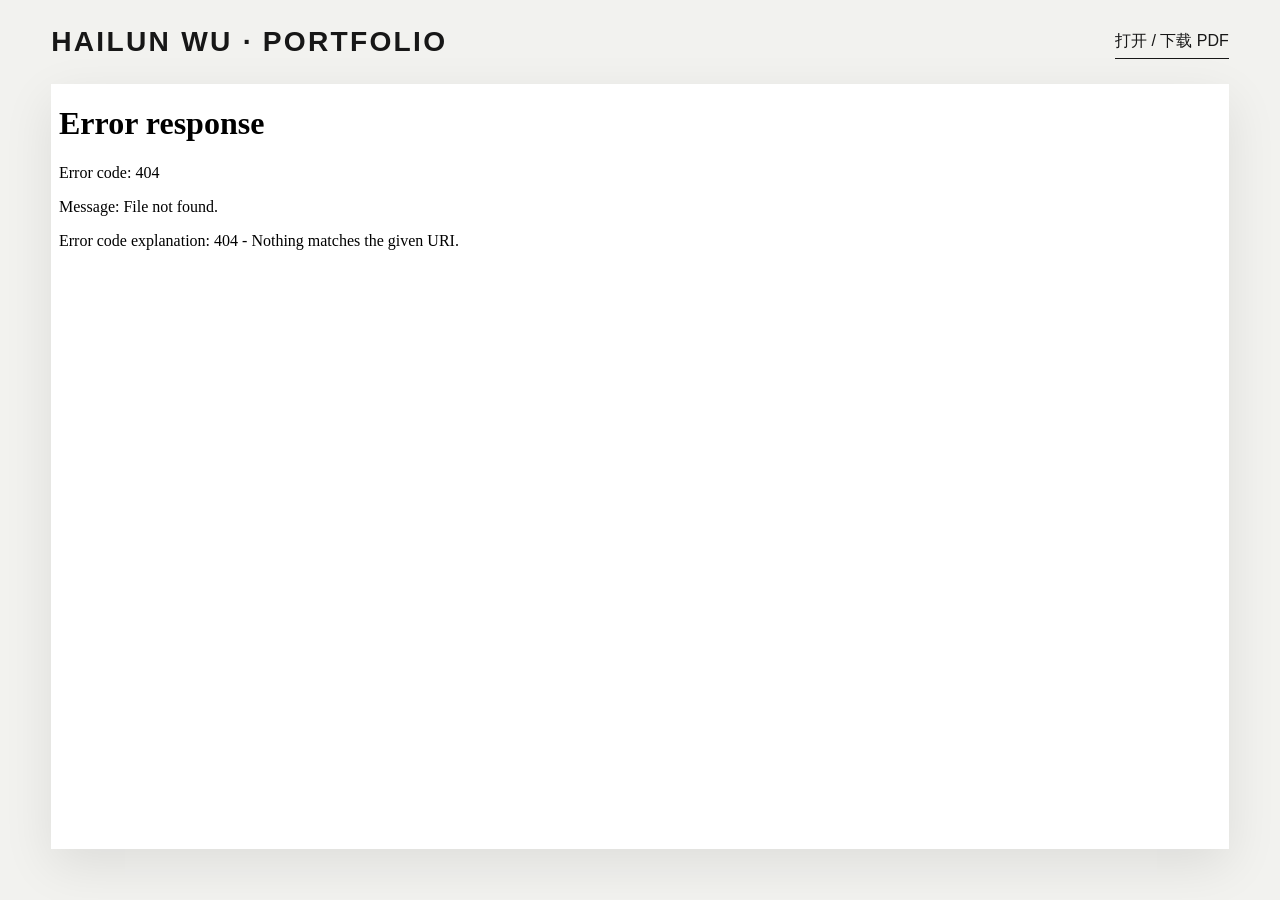
==== index.html @ a089186d "Create portfolio site" ====
<!doctype html>
<html lang="zh-CN">
<head>
  <meta charset="utf-8">
  <meta name="viewport" content="width=device-width, initial-scale=1">
  <meta name="description" content="吴海伦个人作品集">
  <title>吴海伦｜作品集</title>
  <style>
    :root { color-scheme: light; font-family: Arial, "PingFang SC", "Microsoft YaHei", sans-serif; }
    * { box-sizing: border-box; }
    body { margin: 0; background: #f2f2ef; color: #171717; }
    header { min-height: 84px; padding: 18px 4vw; display: flex; align-items: center; justify-content: space-between; gap: 24px; }
    h1 { margin: 0; font-size: clamp(18px, 2.2vw, 30px); letter-spacing: .08em; font-weight: 600; }
    a { color: inherit; }
    .open { border-bottom: 1px solid currentColor; padding: 6px 0; text-decoration: none; white-space: nowrap; }
    main { height: calc(100vh - 84px); padding: 0 4vw 4vw; }
    iframe { width: 100%; height: 100%; border: 0; background: white; box-shadow: 0 16px 48px rgba(0,0,0,.09); }
    .fallback { display: none; }
    @media (max-width: 640px) {
      header { min-height: 72px; }
      main { height: calc(100vh - 72px); padding: 0; }
      iframe { box-shadow: none; }
    }
  </style>
</head>
<body>
  <header>
    <h1>HAILUN WU · PORTFOLIO</h1>
    <a class="open" href="portfolio.pdf">打开 / 下载 PDF</a>
  </header>
  <main>
    <iframe src="portfolio.pdf#view=FitH" title="吴海伦作品集 PDF">
      <p class="fallback">浏览器无法内嵌显示 PDF，请<a href="portfolio.pdf">点击这里打开</a>。</p>
    </iframe>
  </main>
</body>
</html>
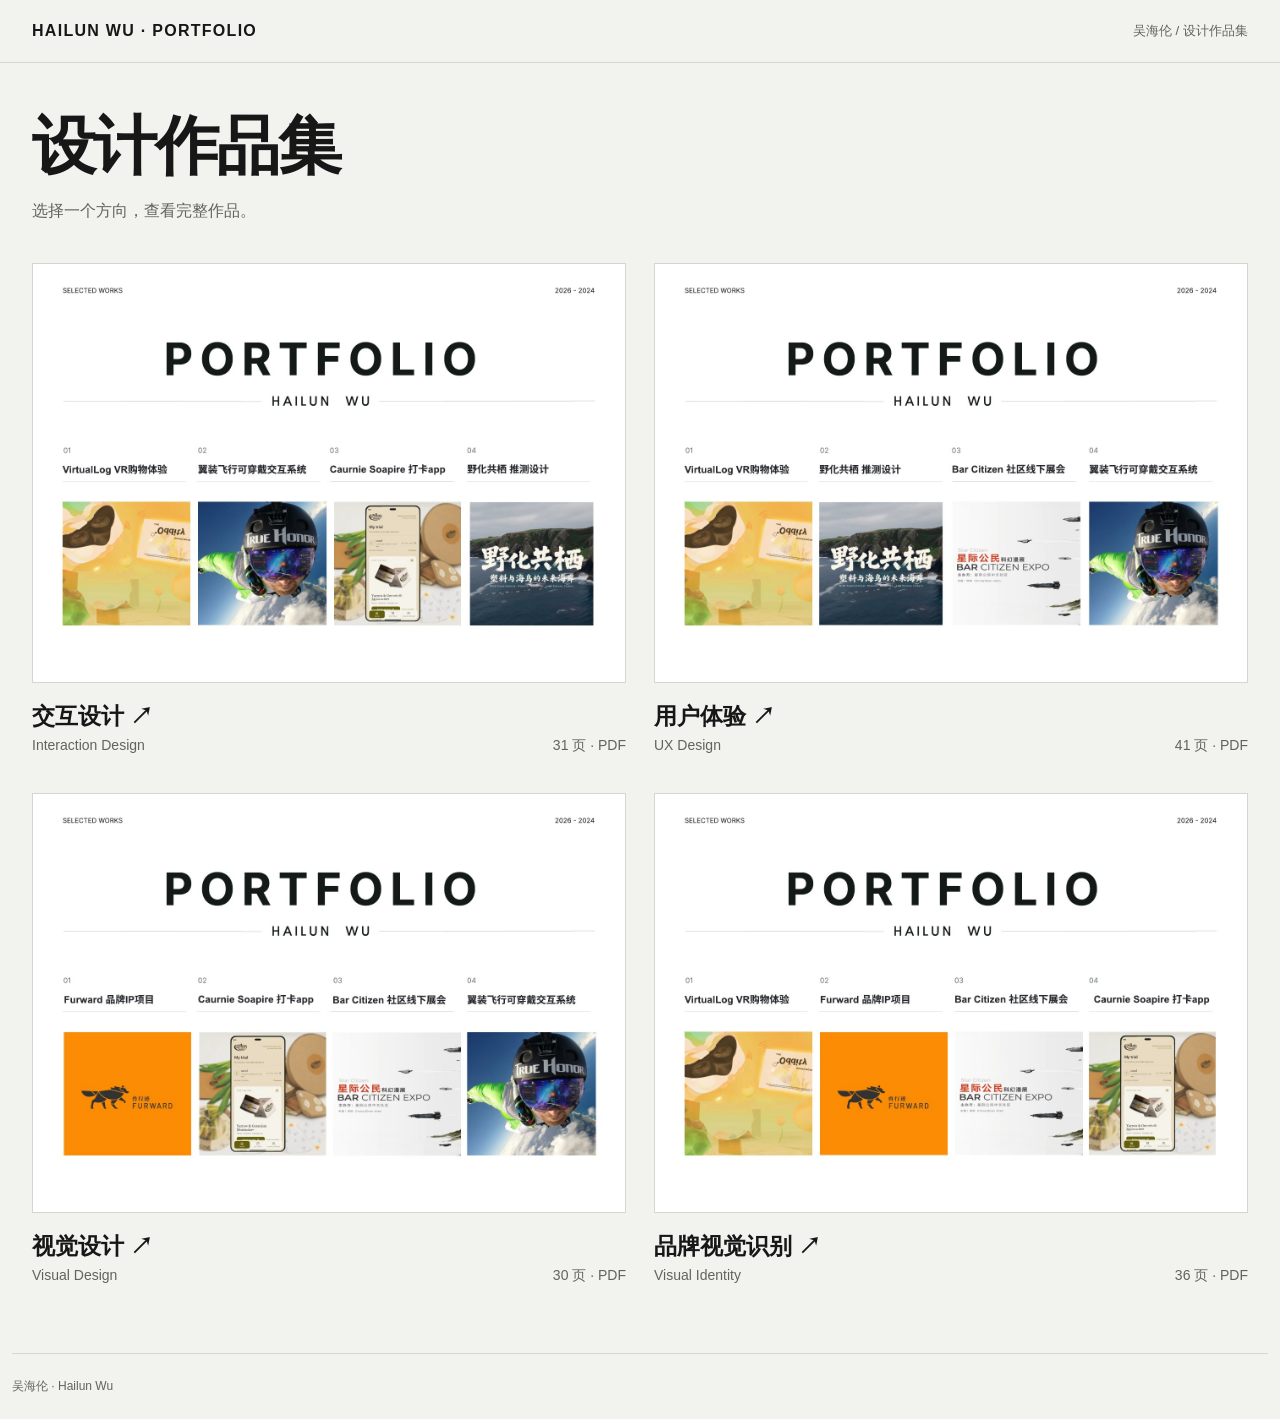
==== commit 15998842: "更新四类作品集" ====
--- a/index.html
+++ b/index.html
@@ -1,37 +1 @@
-<!doctype html>
-<html lang="zh-CN">
-<head>
-  <meta charset="utf-8">
-  <meta name="viewport" content="width=device-width, initial-scale=1">
-  <meta name="description" content="吴海伦个人作品集">
-  <title>吴海伦｜作品集</title>
-  <style>
-    :root { color-scheme: light; font-family: Arial, "PingFang SC", "Microsoft YaHei", sans-serif; }
-    * { box-sizing: border-box; }
-    body { margin: 0; background: #f2f2ef; color: #171717; }
-    header { min-height: 84px; padding: 18px 4vw; display: flex; align-items: center; justify-content: space-between; gap: 24px; }
-    h1 { margin: 0; font-size: clamp(18px, 2.2vw, 30px); letter-spacing: .08em; font-weight: 600; }
-    a { color: inherit; }
-    .open { border-bottom: 1px solid currentColor; padding: 6px 0; text-decoration: none; white-space: nowrap; }
-    main { height: calc(100vh - 84px); padding: 0 4vw 4vw; }
-    iframe { width: 100%; height: 100%; border: 0; background: white; box-shadow: 0 16px 48px rgba(0,0,0,.09); }
-    .fallback { display: none; }
-    @media (max-width: 640px) {
-      header { min-height: 72px; }
-      main { height: calc(100vh - 72px); padding: 0; }
-      iframe { box-shadow: none; }
-    }
-  </style>
-</head>
-<body>
-  <header>
-    <h1>HAILUN WU · PORTFOLIO</h1>
-    <a class="open" href="portfolio.pdf">打开 / 下载 PDF</a>
-  </header>
-  <main>
-    <iframe src="portfolio.pdf#view=FitH" title="吴海伦作品集 PDF">
-      <p class="fallback">浏览器无法内嵌显示 PDF，请<a href="portfolio.pdf">点击这里打开</a>。</p>
-    </iframe>
-  </main>
-</body>
-</html>
+<!doctype html><html lang="zh-CN"><head><meta charset="utf-8"><meta name="viewport" content="width=device-width,initial-scale=1"><meta name="description" content="吴海伦设计作品集：交互设计、用户体验、视觉设计与品牌视觉识别"><title>吴海伦｜设计作品集</title><link rel="stylesheet" href="style.css"></head><body><header><a class="brand" href="./">HAILUN WU · PORTFOLIO</a><small>吴海伦 / 设计作品集</small></header><main><h1>设计作品集</h1><p>选择一个方向，查看完整作品。</p><div class="grid"><a class="entry" href="interaction/"><img src="interaction/cover.jpg" alt="交互设计作品集封面" width="1400" height="800"><h2>交互设计 <span aria-hidden="true">↗</span></h2><div class="meta"><span>Interaction Design</span><span>31 页 · PDF</span></div></a><a class="entry" href="ux/"><img src="ux/cover.jpg" alt="用户体验作品集封面" width="1400" height="800"><h2>用户体验 <span aria-hidden="true">↗</span></h2><div class="meta"><span>UX Design</span><span>41 页 · PDF</span></div></a><a class="entry" href="visual/"><img src="visual/cover.jpg" alt="视觉设计作品集封面" width="1400" height="800" loading="lazy"><h2>视觉设计 <span aria-hidden="true">↗</span></h2><div class="meta"><span>Visual Design</span><span>30 页 · PDF</span></div></a><a class="entry" href="vi/"><img src="vi/cover.jpg" alt="品牌视觉识别作品集封面" width="1400" height="800" loading="lazy"><h2>品牌视觉识别 <span aria-hidden="true">↗</span></h2><div class="meta"><span>Visual Identity</span><span>36 页 · PDF</span></div></a></div></main><footer>吴海伦 · Hailun Wu</footer></body></html>
--- a/style.css
+++ b/style.css
@@ -0,0 +1 @@
+*{box-sizing:border-box} :root{color-scheme:light dark;--bg:#f2f2ef;--fg:#171717;--muted:#62625e;--line:#d6d6d0;--panel:#fff}body{margin:0;background:var(--bg);color:var(--fg);font-family:Arial,"PingFang SC","Microsoft YaHei",sans-serif}a{color:inherit;text-underline-offset:5px}a:focus-visible{outline:3px solid currentColor;outline-offset:5px}header{display:flex;align-items:center;justify-content:space-between;gap:20px;max-width:1320px;margin:auto;padding:22px 32px;border-bottom:1px solid var(--line)}.brand{font-size:16px;font-weight:700;letter-spacing:.08em;text-decoration:none}header small{color:var(--muted)}main{max-width:1320px;margin:auto;padding:48px 32px}h1{font-size:clamp(32px,5vw,64px);letter-spacing:-.04em;line-height:1.1;margin:0 0 16px}p{line-height:1.7;color:var(--muted)}.grid{display:grid;grid-template-columns:1fr 1fr;gap:38px 28px;margin-top:38px}.entry{text-decoration:none;display:block}.entry img{width:100%;height:auto;aspect-ratio:1.414;object-fit:contain;background:var(--panel);border:1px solid var(--line);display:block}.entry h2{font-size:23px;margin:18px 0 5px}.entry .meta{display:flex;justify-content:space-between;gap:15px;font-size:14px;color:var(--muted)}.entry:hover h2{text-decoration:underline;text-underline-offset:5px}footer{max-width:1256px;margin:20px auto 0;padding:24px 0;border-top:1px solid var(--line);font-size:12px;color:var(--muted)}.reader{max-width:1600px;padding-top:28px}.reader h1{font-size:28px;letter-spacing:0}.toolbar{display:flex;flex-wrap:wrap;align-items:center;gap:12px;margin:20px 0}.button{display:inline-block;padding:12px 18px;background:var(--fg);color:var(--bg);text-decoration:none;border:1px solid var(--fg);font-size:14px}.button.secondary{background:transparent;color:var(--fg)}.note{font-size:13px;margin:12px 0 20px}iframe{display:block;width:100%;height:calc(100dvh - 260px);min-height:500px;border:1px solid var(--line);background:#fff}.cover{display:none;width:100%;height:auto}.reader-nav{display:flex;flex-wrap:wrap;gap:20px;font-size:13px;margin-top:24px}.reader-nav [aria-current]{font-weight:bold;text-decoration:none}@media(max-width:640px){header{padding:20px}.brand{font-size:13px}header small{font-size:11px}main{padding:32px 20px}.grid{grid-template-columns:1fr;gap:30px}.entry h2{font-size:21px}footer{margin:24px 20px 0}.reader{padding:26px 20px}.reader h1{font-size:26px}iframe{display:none}.cover{display:block;border:1px solid var(--line)}.toolbar a{flex:1;text-align:center;white-space:nowrap}.reader-nav{gap:16px}}@media(prefers-color-scheme:dark){:root{--bg:#171717;--fg:#f2f2ef;--muted:#b8b8b2;--line:#40403c;--panel:#242424}}
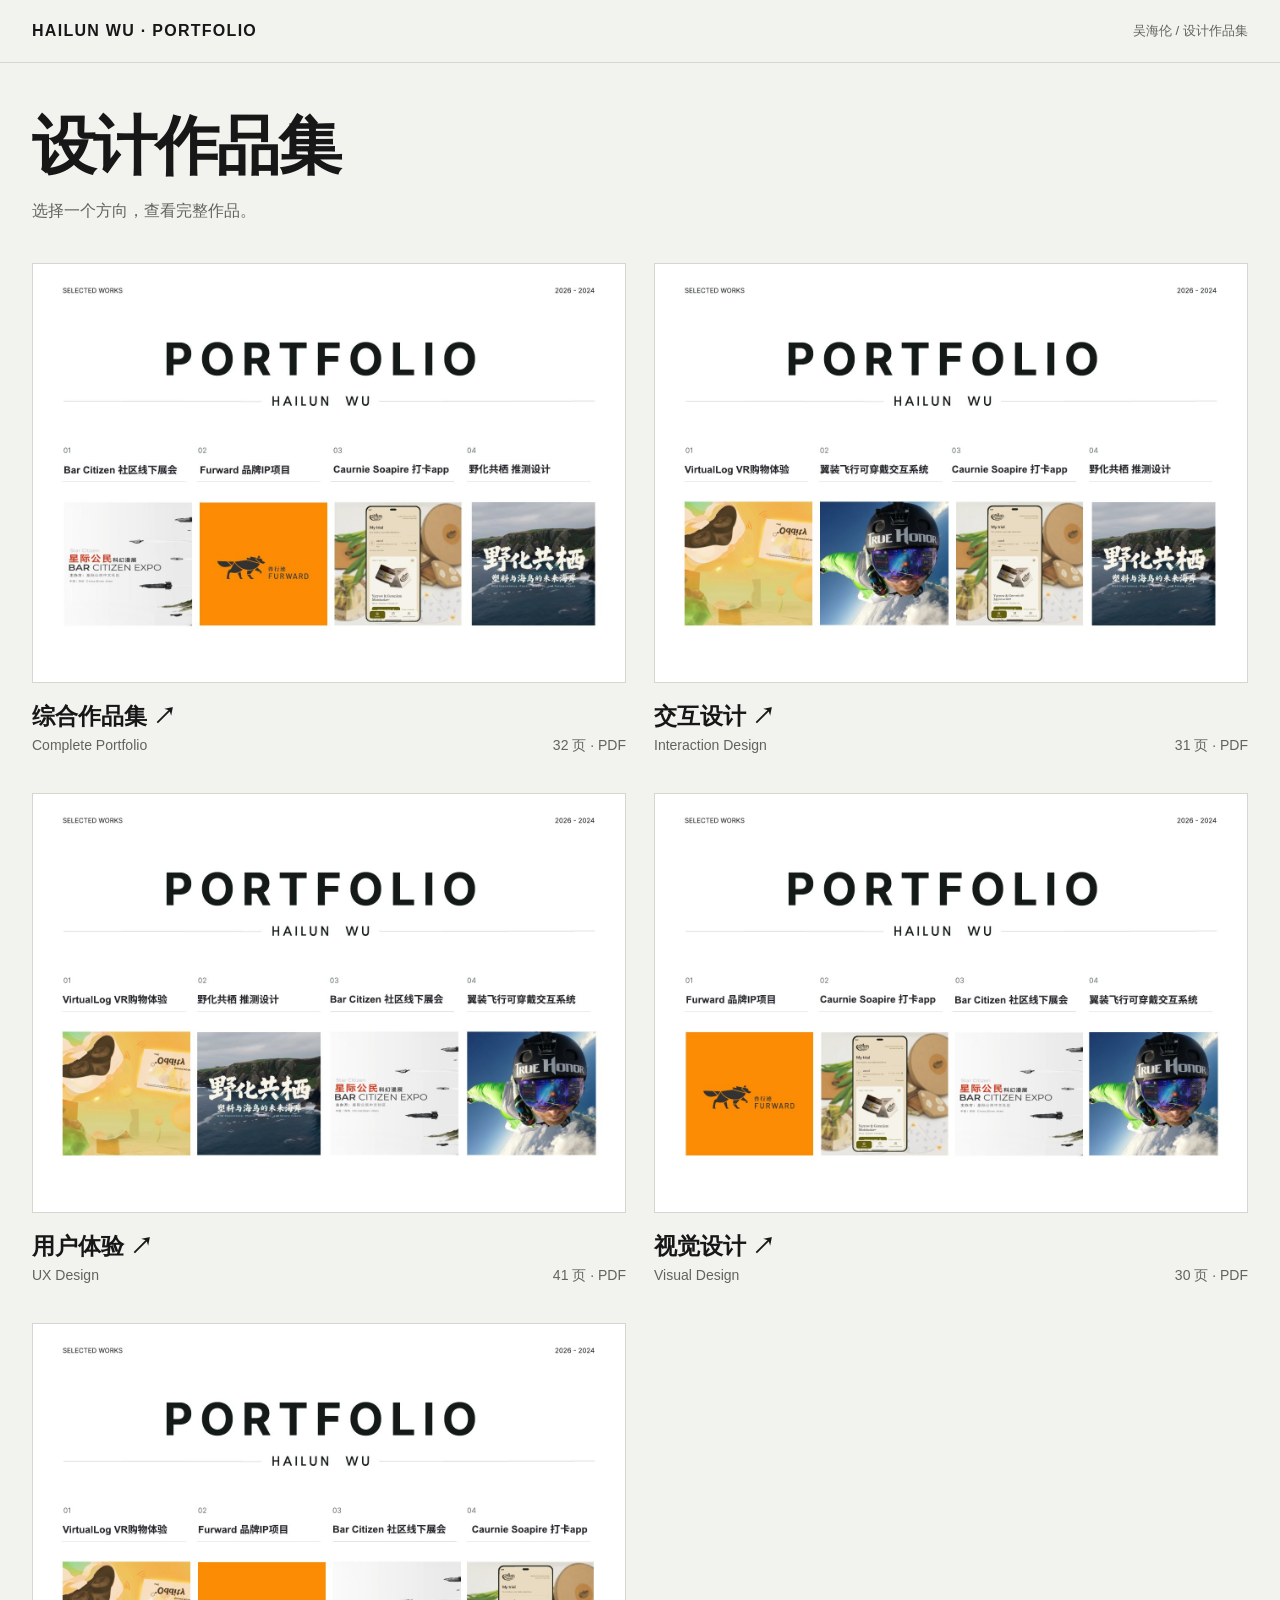
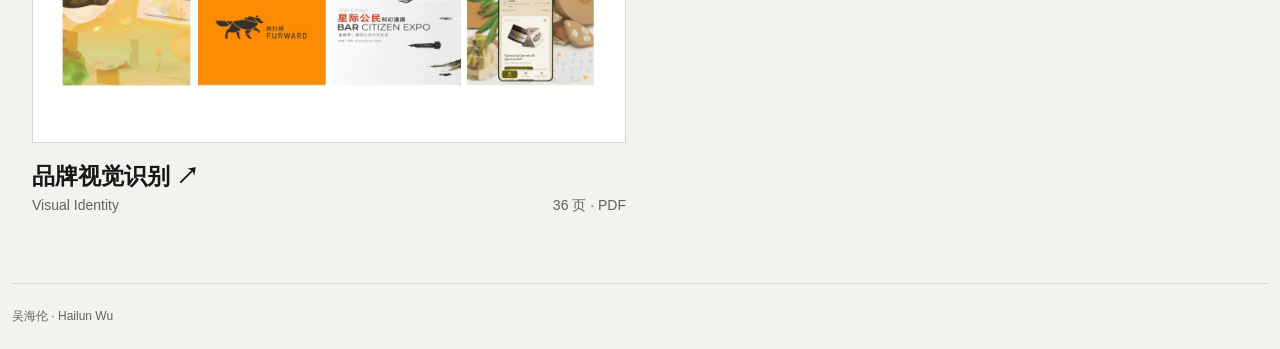
==== commit 147d9580: "Add complete portfolio with independent reading page" ====
--- a/index.html
+++ b/index.html
@@ -1 +1 @@
-<!doctype html><html lang="zh-CN"><head><meta charset="utf-8"><meta name="viewport" content="width=device-width,initial-scale=1"><meta name="description" content="吴海伦设计作品集：交互设计、用户体验、视觉设计与品牌视觉识别"><title>吴海伦｜设计作品集</title><link rel="stylesheet" href="style.css"></head><body><header><a class="brand" href="./">HAILUN WU · PORTFOLIO</a><small>吴海伦 / 设计作品集</small></header><main><h1>设计作品集</h1><p>选择一个方向，查看完整作品。</p><div class="grid"><a class="entry" href="interaction/"><img src="interaction/cover.jpg" alt="交互设计作品集封面" width="1400" height="800"><h2>交互设计 <span aria-hidden="true">↗</span></h2><div class="meta"><span>Interaction Design</span><span>31 页 · PDF</span></div></a><a class="entry" href="ux/"><img src="ux/cover.jpg" alt="用户体验作品集封面" width="1400" height="800"><h2>用户体验 <span aria-hidden="true">↗</span></h2><div class="meta"><span>UX Design</span><span>41 页 · PDF</span></div></a><a class="entry" href="visual/"><img src="visual/cover.jpg" alt="视觉设计作品集封面" width="1400" height="800" loading="lazy"><h2>视觉设计 <span aria-hidden="true">↗</span></h2><div class="meta"><span>Visual Design</span><span>30 页 · PDF</span></div></a><a class="entry" href="vi/"><img src="vi/cover.jpg" alt="品牌视觉识别作品集封面" width="1400" height="800" loading="lazy"><h2>品牌视觉识别 <span aria-hidden="true">↗</span></h2><div class="meta"><span>Visual Identity</span><span>36 页 · PDF</span></div></a></div></main><footer>吴海伦 · Hailun Wu</footer></body></html>+<!doctype html><html lang="zh-CN"><head><meta charset="utf-8"><meta name="viewport" content="width=device-width,initial-scale=1"><meta name="description" content="吴海伦设计作品集：交互设计、用户体验、视觉设计与品牌视觉识别"><title>吴海伦｜设计作品集</title><link rel="stylesheet" href="style.css"></head><body><header><a class="brand" href="./">HAILUN WU · PORTFOLIO</a><small>吴海伦 / 设计作品集</small></header><main><h1>设计作品集</h1><p>选择一个方向，查看完整作品。</p><div class="grid"><a class="entry" href="complete/"><img src="complete/cover.jpg" alt="综合作品集封面" width="1400" height="800"><h2>综合作品集 <span aria-hidden="true">↗</span></h2><div class="meta"><span>Complete Portfolio</span><span>32 页 · PDF</span></div></a><a class="entry" href="interaction/"><img src="interaction/cover.jpg" alt="交互设计作品集封面" width="1400" height="800"><h2>交互设计 <span aria-hidden="true">↗</span></h2><div class="meta"><span>Interaction Design</span><span>31 页 · PDF</span></div></a><a class="entry" href="ux/"><img src="ux/cover.jpg" alt="用户体验作品集封面" width="1400" height="800"><h2>用户体验 <span aria-hidden="true">↗</span></h2><div class="meta"><span>UX Design</span><span>41 页 · PDF</span></div></a><a class="entry" href="visual/"><img src="visual/cover.jpg" alt="视觉设计作品集封面" width="1400" height="800" loading="lazy"><h2>视觉设计 <span aria-hidden="true">↗</span></h2><div class="meta"><span>Visual Design</span><span>30 页 · PDF</span></div></a><a class="entry" href="vi/"><img src="vi/cover.jpg" alt="品牌视觉识别作品集封面" width="1400" height="800" loading="lazy"><h2>品牌视觉识别 <span aria-hidden="true">↗</span></h2><div class="meta"><span>Visual Identity</span><span>36 页 · PDF</span></div></a></div></main><footer>吴海伦 · Hailun Wu</footer></body></html>
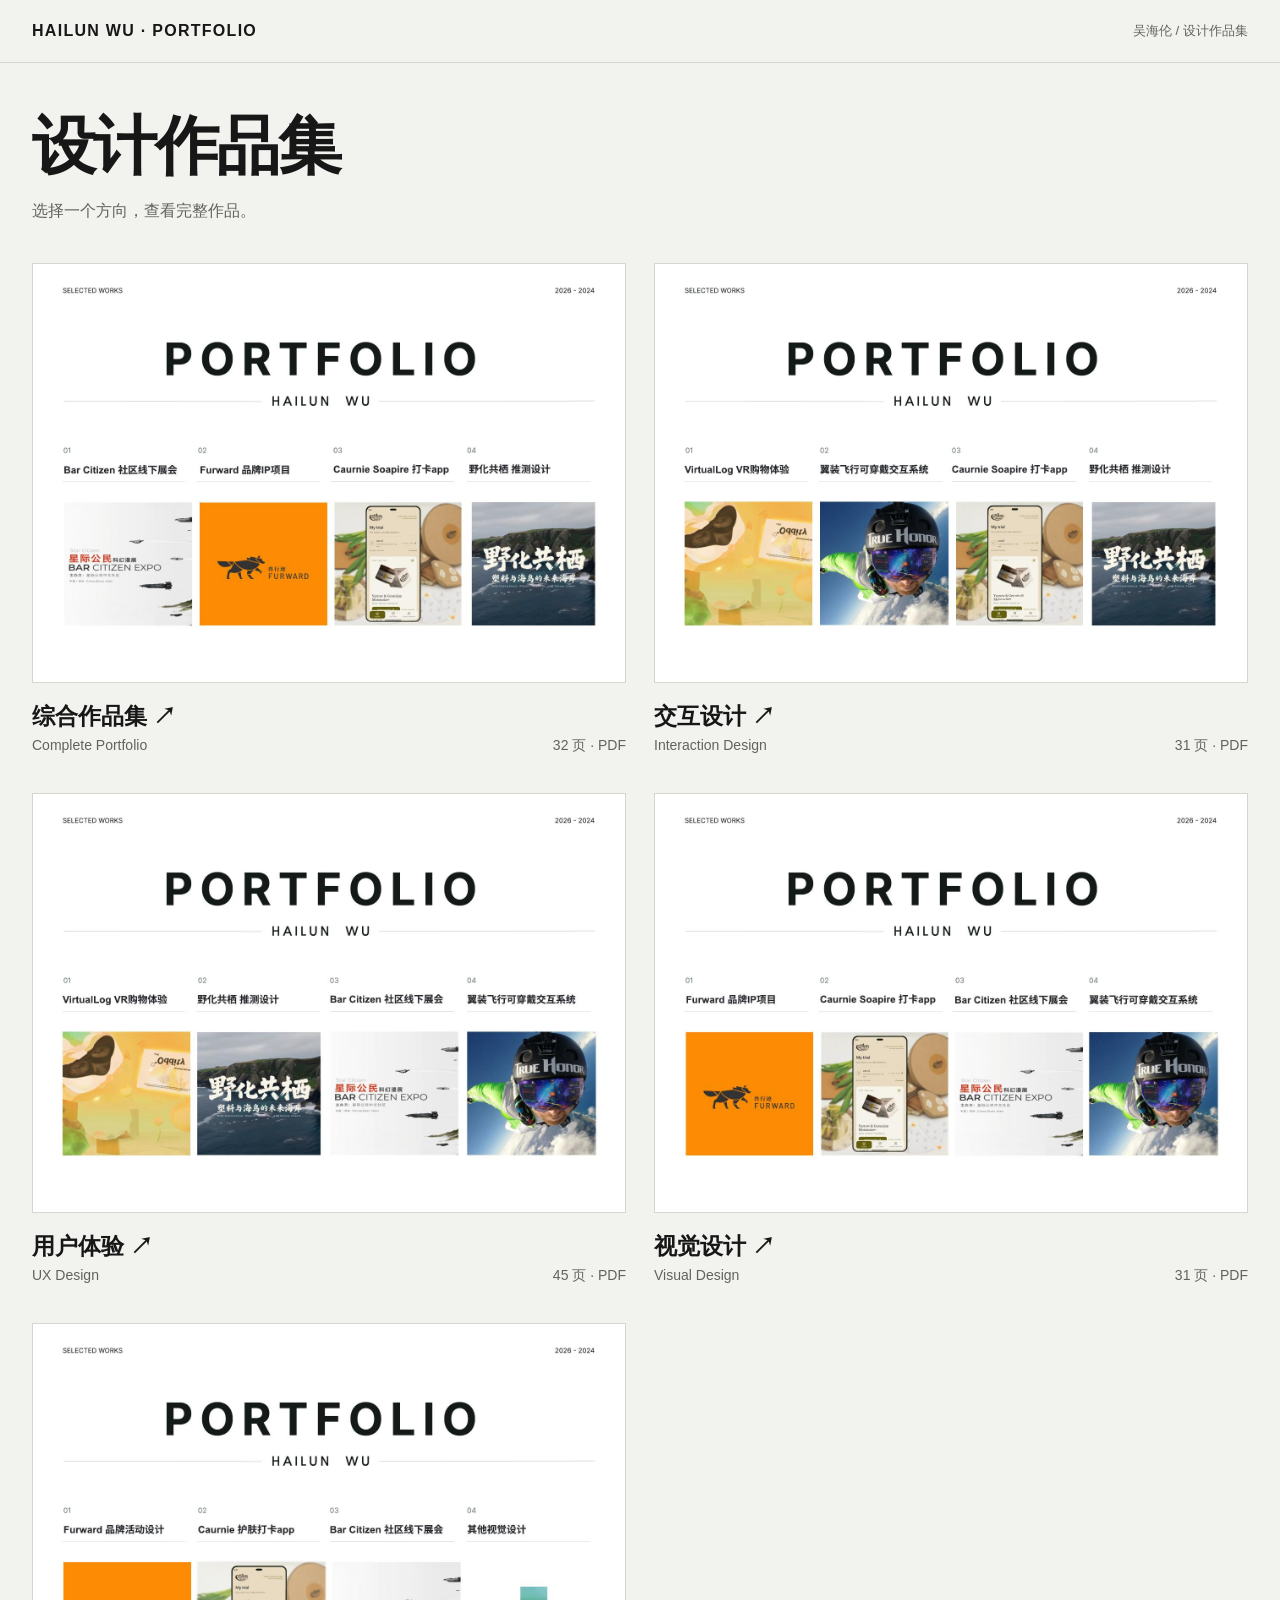
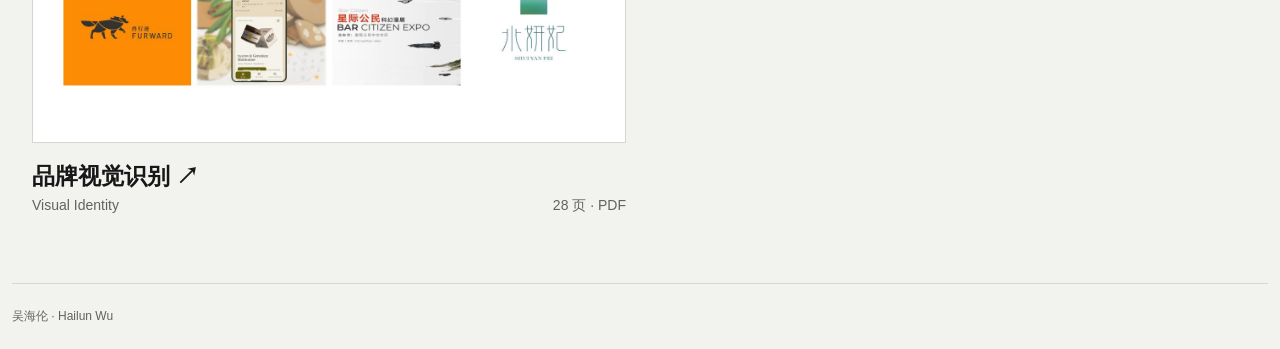
==== commit c0c6df58: "Update UX visual and identity portfolios preserving public URLs" ====
--- a/index.html
+++ b/index.html
@@ -1 +1 @@
-<!doctype html><html lang="zh-CN"><head><meta charset="utf-8"><meta name="viewport" content="width=device-width,initial-scale=1"><meta name="description" content="吴海伦设计作品集：交互设计、用户体验、视觉设计与品牌视觉识别"><title>吴海伦｜设计作品集</title><link rel="stylesheet" href="style.css"></head><body><header><a class="brand" href="./">HAILUN WU · PORTFOLIO</a><small>吴海伦 / 设计作品集</small></header><main><h1>设计作品集</h1><p>选择一个方向，查看完整作品。</p><div class="grid"><a class="entry" href="complete/"><img src="complete/cover.jpg" alt="综合作品集封面" width="1400" height="800"><h2>综合作品集 <span aria-hidden="true">↗</span></h2><div class="meta"><span>Complete Portfolio</span><span>32 页 · PDF</span></div></a><a class="entry" href="interaction/"><img src="interaction/cover.jpg" alt="交互设计作品集封面" width="1400" height="800"><h2>交互设计 <span aria-hidden="true">↗</span></h2><div class="meta"><span>Interaction Design</span><span>31 页 · PDF</span></div></a><a class="entry" href="ux/"><img src="ux/cover.jpg" alt="用户体验作品集封面" width="1400" height="800"><h2>用户体验 <span aria-hidden="true">↗</span></h2><div class="meta"><span>UX Design</span><span>41 页 · PDF</span></div></a><a class="entry" href="visual/"><img src="visual/cover.jpg" alt="视觉设计作品集封面" width="1400" height="800" loading="lazy"><h2>视觉设计 <span aria-hidden="true">↗</span></h2><div class="meta"><span>Visual Design</span><span>30 页 · PDF</span></div></a><a class="entry" href="vi/"><img src="vi/cover.jpg" alt="品牌视觉识别作品集封面" width="1400" height="800" loading="lazy"><h2>品牌视觉识别 <span aria-hidden="true">↗</span></h2><div class="meta"><span>Visual Identity</span><span>36 页 · PDF</span></div></a></div></main><footer>吴海伦 · Hailun Wu</footer></body></html>+<!doctype html><html lang="zh-CN"><head><meta charset="utf-8"><meta name="viewport" content="width=device-width,initial-scale=1"><meta name="description" content="吴海伦设计作品集：交互设计、用户体验、视觉设计与品牌视觉识别"><title>吴海伦｜设计作品集</title><link rel="stylesheet" href="style.css"></head><body><header><a class="brand" href="./">HAILUN WU · PORTFOLIO</a><small>吴海伦 / 设计作品集</small></header><main><h1>设计作品集</h1><p>选择一个方向，查看完整作品。</p><div class="grid"><a class="entry" href="complete/"><img src="complete/cover.jpg" alt="综合作品集封面" width="1400" height="800"><h2>综合作品集 <span aria-hidden="true">↗</span></h2><div class="meta"><span>Complete Portfolio</span><span>32 页 · PDF</span></div></a><a class="entry" href="interaction/"><img src="interaction/cover.jpg" alt="交互设计作品集封面" width="1400" height="800"><h2>交互设计 <span aria-hidden="true">↗</span></h2><div class="meta"><span>Interaction Design</span><span>31 页 · PDF</span></div></a><a class="entry" href="ux/"><img src="ux/cover.jpg?v=1a70a6e3da2b" alt="用户体验作品集封面" width="1400" height="800"><h2>用户体验 <span aria-hidden="true">↗</span></h2><div class="meta"><span>UX Design</span><span>45 页 · PDF</span></div></a><a class="entry" href="visual/"><img src="visual/cover.jpg?v=52ca0510884b" alt="视觉设计作品集封面" width="1400" height="800" loading="lazy"><h2>视觉设计 <span aria-hidden="true">↗</span></h2><div class="meta"><span>Visual Design</span><span>31 页 · PDF</span></div></a><a class="entry" href="vi/"><img src="vi/cover.jpg?v=5e182eeac234" alt="品牌视觉识别作品集封面" width="1400" height="800" loading="lazy"><h2>品牌视觉识别 <span aria-hidden="true">↗</span></h2><div class="meta"><span>Visual Identity</span><span>28 页 · PDF</span></div></a></div></main><footer>吴海伦 · Hailun Wu</footer></body></html>
